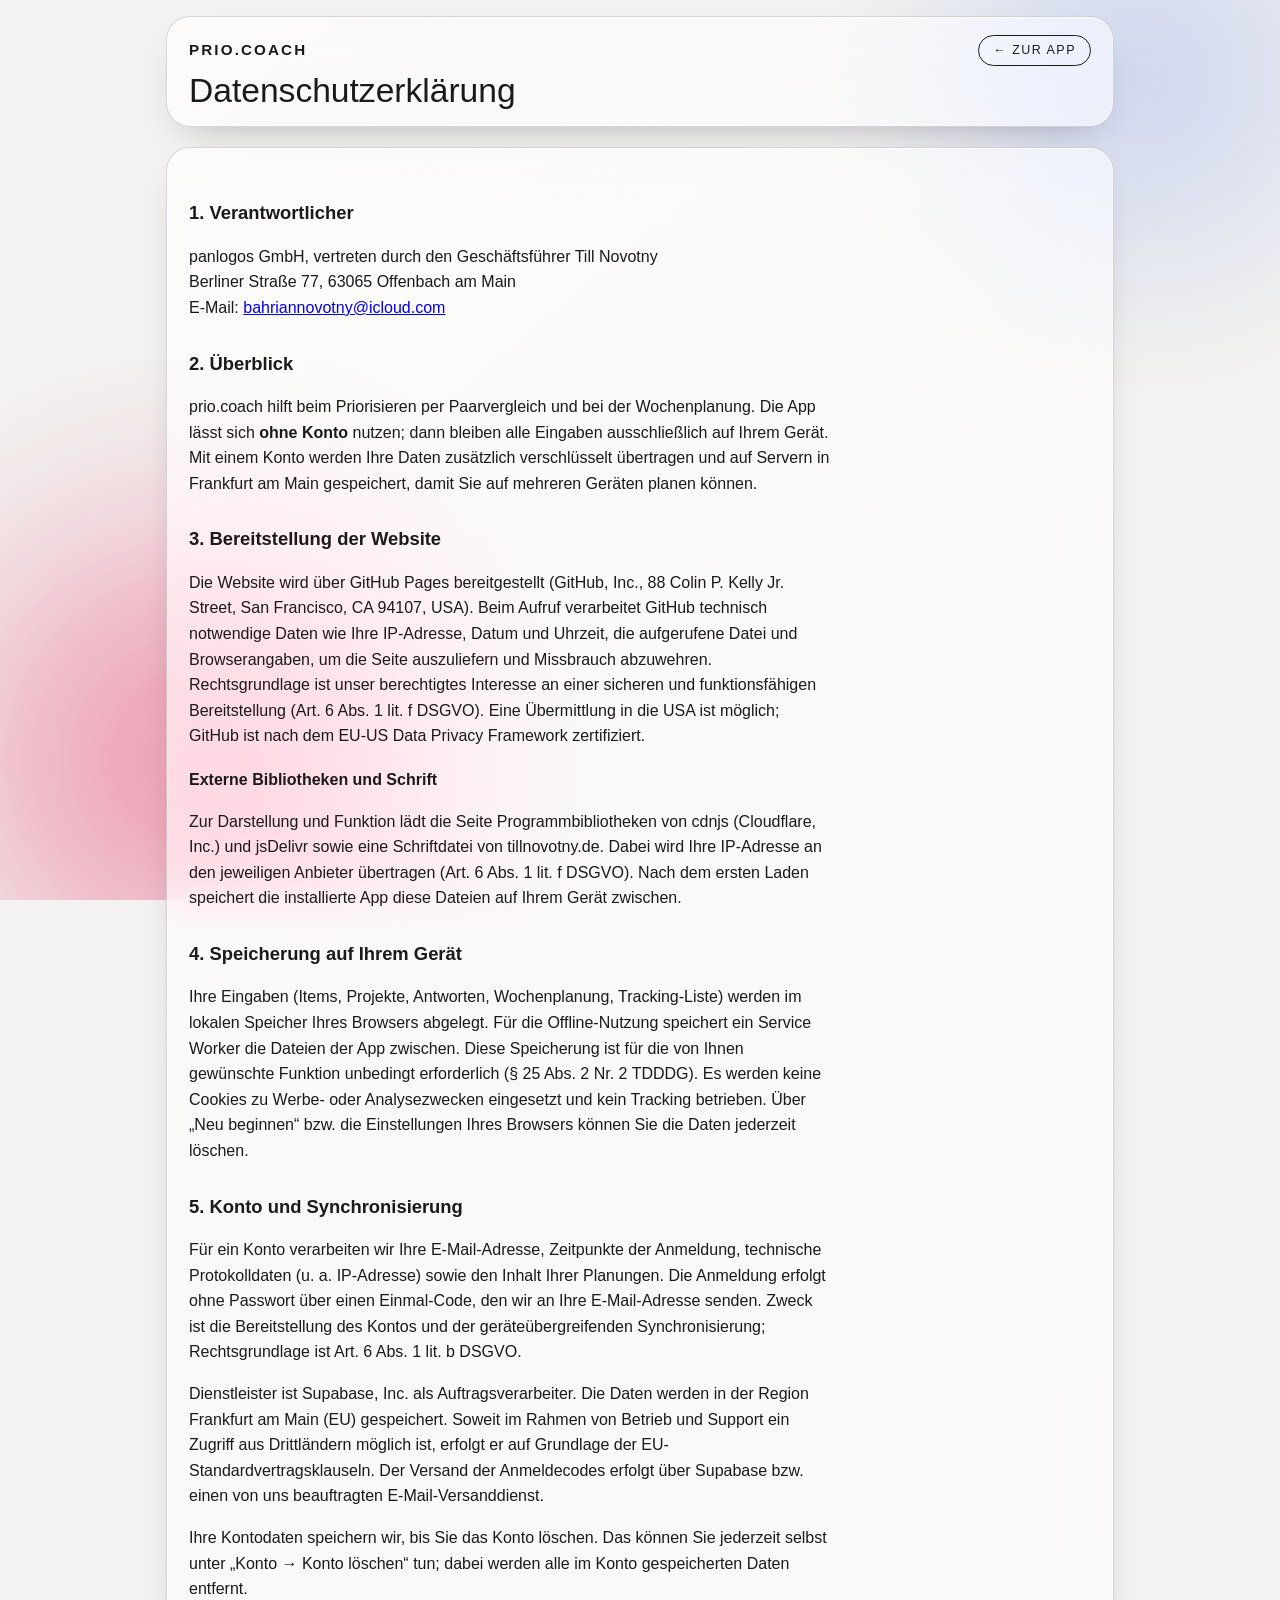
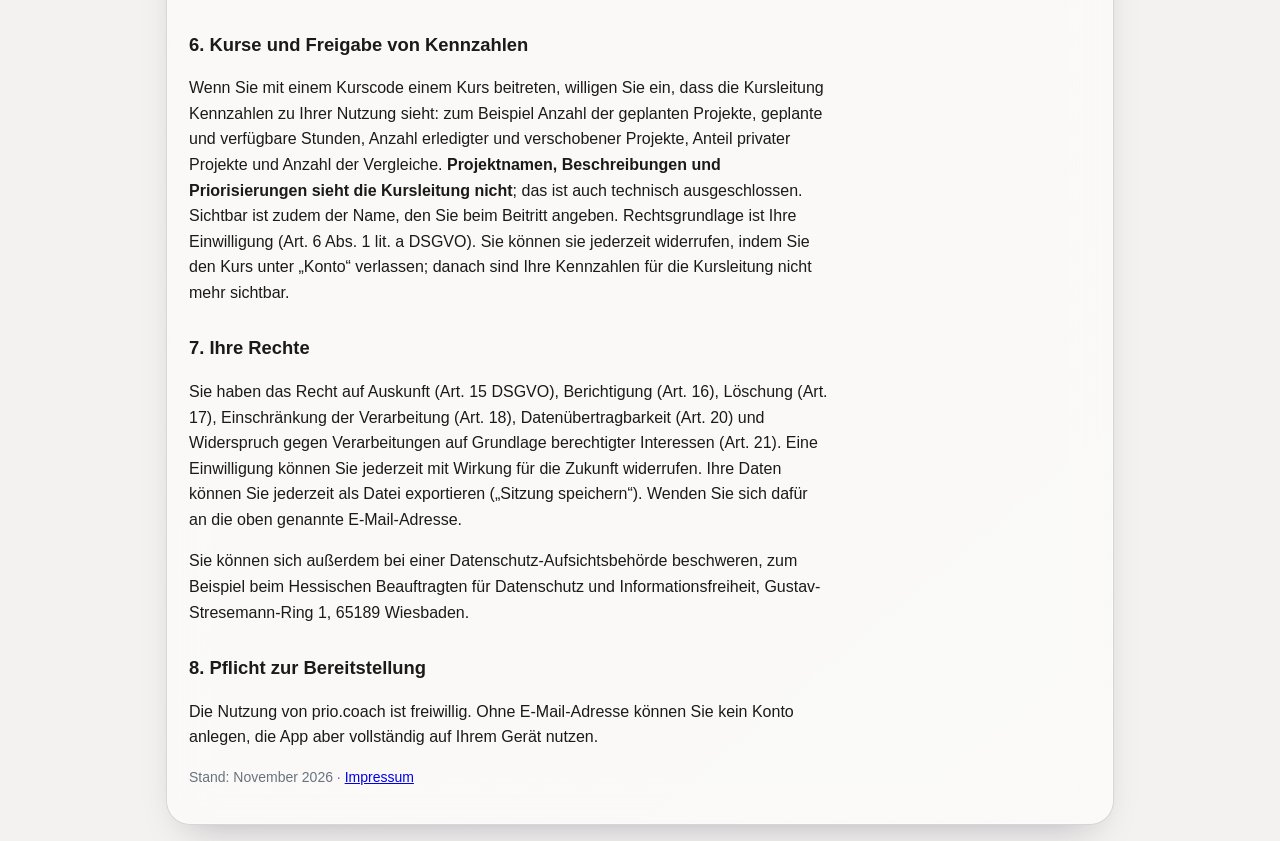
==== datenschutz.html @ 93136101 "Konto, Synchronisierung, Kurse; installierbare App; Impressum und Datenschutz - Anmeldung ohne Passw" ====
<!doctype html>
<html lang="de">
<head>
<meta charset="utf-8">
<meta name="viewport" content="width=device-width, initial-scale=1">
<title>Datenschutz – prio.coach</title>
<link rel="stylesheet" href="style.css">
<link rel="icon" href="icons/favicon-32.png" type="image/png" sizes="32x32">
<meta name="robots" content="noindex">
</head>
<body data-step="3">
<div class="bg" aria-hidden="true"><span class="blob b1"></span><span class="blob b2"></span></div>
<header class="top">
  <div class="wrap">
    <div class="brandbar">
      <a class="wordmark" href="./">prio.coach</a>
      <a class="brand" href="./">← Zur App</a>
    </div>
    <h1>Datenschutzerklärung</h1>
  </div>
</header>
<main class="wrap">
  <section class="card legal-page">
    <h2>1. Verantwortlicher</h2>
    <p>panlogos GmbH, vertreten durch den Geschäftsführer Till Novotny<br>
      Berliner Straße 77, 63065 Offenbach am Main<br>
      E-Mail: <a href="mailto:bahriannovotny@icloud.com">bahriannovotny@icloud.com</a></p>

    <h2>2. Überblick</h2>
    <p>prio.coach hilft beim Priorisieren per Paarvergleich und bei der Wochenplanung. Die App lässt sich <b>ohne Konto</b> nutzen; dann bleiben alle Eingaben ausschließlich auf Ihrem Gerät. Mit einem Konto werden Ihre Daten zusätzlich verschlüsselt übertragen und auf Servern in Frankfurt am Main gespeichert, damit Sie auf mehreren Geräten planen können.</p>

    <h2>3. Bereitstellung der Website</h2>
    <p>Die Website wird über GitHub Pages bereitgestellt (GitHub, Inc., 88 Colin P. Kelly Jr. Street, San Francisco, CA 94107, USA). Beim Aufruf verarbeitet GitHub technisch notwendige Daten wie Ihre IP-Adresse, Datum und Uhrzeit, die aufgerufene Datei und Browserangaben, um die Seite auszuliefern und Missbrauch abzuwehren. Rechtsgrundlage ist unser berechtigtes Interesse an einer sicheren und funktionsfähigen Bereitstellung (Art. 6 Abs. 1 lit. f DSGVO). Eine Übermittlung in die USA ist möglich; GitHub ist nach dem EU-US Data Privacy Framework zertifiziert.</p>

    <h3>Externe Bibliotheken und Schrift</h3>
    <p>Zur Darstellung und Funktion lädt die Seite Programmbibliotheken von cdnjs (Cloudflare, Inc.) und jsDelivr sowie eine Schriftdatei von tillnovotny.de. Dabei wird Ihre IP-Adresse an den jeweiligen Anbieter übertragen (Art. 6 Abs. 1 lit. f DSGVO). Nach dem ersten Laden speichert die installierte App diese Dateien auf Ihrem Gerät zwischen.</p>

    <h2>4. Speicherung auf Ihrem Gerät</h2>
    <p>Ihre Eingaben (Items, Projekte, Antworten, Wochenplanung, Tracking-Liste) werden im lokalen Speicher Ihres Browsers abgelegt. Für die Offline-Nutzung speichert ein Service Worker die Dateien der App zwischen. Diese Speicherung ist für die von Ihnen gewünschte Funktion unbedingt erforderlich (§ 25 Abs. 2 Nr. 2 TDDDG). Es werden keine Cookies zu Werbe- oder Analysezwecken eingesetzt und kein Tracking betrieben. Über „Neu beginnen“ bzw. die Einstellungen Ihres Browsers können Sie die Daten jederzeit löschen.</p>

    <h2>5. Konto und Synchronisierung</h2>
    <p>Für ein Konto verarbeiten wir Ihre E-Mail-Adresse, Zeitpunkte der Anmeldung, technische Protokolldaten (u. a. IP-Adresse) sowie den Inhalt Ihrer Planungen. Die Anmeldung erfolgt ohne Passwort über einen Einmal-Code, den wir an Ihre E-Mail-Adresse senden. Zweck ist die Bereitstellung des Kontos und der geräteübergreifenden Synchronisierung; Rechtsgrundlage ist Art. 6 Abs. 1 lit. b DSGVO.</p>
    <p>Dienstleister ist Supabase, Inc. als Auftragsverarbeiter. Die Daten werden in der Region Frankfurt am Main (EU) gespeichert. Soweit im Rahmen von Betrieb und Support ein Zugriff aus Drittländern möglich ist, erfolgt er auf Grundlage der EU-Standardvertragsklauseln. Der Versand der Anmeldecodes erfolgt über Supabase bzw. einen von uns beauftragten E-Mail-Versanddienst.</p>
    <p>Ihre Kontodaten speichern wir, bis Sie das Konto löschen. Das können Sie jederzeit selbst unter „Konto → Konto löschen“ tun; dabei werden alle im Konto gespeicherten Daten entfernt.</p>

    <h2>6. Kurse und Freigabe von Kennzahlen</h2>
    <p>Wenn Sie mit einem Kurscode einem Kurs beitreten, willigen Sie ein, dass die Kursleitung Kennzahlen zu Ihrer Nutzung sieht: zum Beispiel Anzahl der geplanten Projekte, geplante und verfügbare Stunden, Anzahl erledigter und verschobener Projekte, Anteil privater Projekte und Anzahl der Vergleiche. <b>Projektnamen, Beschreibungen und Priorisierungen sieht die Kursleitung nicht</b>; das ist auch technisch ausgeschlossen. Sichtbar ist zudem der Name, den Sie beim Beitritt angeben. Rechtsgrundlage ist Ihre Einwilligung (Art. 6 Abs. 1 lit. a DSGVO). Sie können sie jederzeit widerrufen, indem Sie den Kurs unter „Konto“ verlassen; danach sind Ihre Kennzahlen für die Kursleitung nicht mehr sichtbar.</p>

    <h2>7. Ihre Rechte</h2>
    <p>Sie haben das Recht auf Auskunft (Art. 15 DSGVO), Berichtigung (Art. 16), Löschung (Art. 17), Einschränkung der Verarbeitung (Art. 18), Datenübertragbarkeit (Art. 20) und Widerspruch gegen Verarbeitungen auf Grundlage berechtigter Interessen (Art. 21). Eine Einwilligung können Sie jederzeit mit Wirkung für die Zukunft widerrufen. Ihre Daten können Sie jederzeit als Datei exportieren („Sitzung speichern“). Wenden Sie sich dafür an die oben genannte E-Mail-Adresse.</p>
    <p>Sie können sich außerdem bei einer Datenschutz-Aufsichtsbehörde beschweren, zum Beispiel beim Hessischen Beauftragten für Datenschutz und Informationsfreiheit, Gustav-Stresemann-Ring 1, 65189 Wiesbaden.</p>

    <h2>8. Pflicht zur Bereitstellung</h2>
    <p>Die Nutzung von prio.coach ist freiwillig. Ohne E-Mail-Adresse können Sie kein Konto anlegen, die App aber vollständig auf Ihrem Gerät nutzen.</p>

    <p class="muted small">Stand: November 2026 · <a href="impressum.html">Impressum</a></p>
  </section>
</main>
</body>
</html>
---- style.css ----
/* Look an tillnovotny.de angelehnt: Korpus Grotesk, helles Grau, schwarze Pillen-Buttons, Blau als Akzent.
   Die Schrift wird von tillnovotny.de geladen (greift dort bzw. sobald der Server CORS erlaubt), sonst Fallback. */
@font-face { font-family: 'Korpus Grotesk'; font-weight: 400; font-display: swap;
  src: local('Korpus Grotesk'), url('https://tillnovotny.de/wp-content/uploads/2022/03/KorpusGrotesk-A.woff2') format('woff2'); }
@font-face { font-family: 'Korpus Grotesk'; font-weight: 600; font-display: swap;
  src: local('Korpus Grotesk SemiBold'), url('https://tillnovotny.de/wp-content/uploads/2022/03/KorpusGrotesk-D.woff2') format('woff2'); }

:root {
  --bg: #f9f9f9;
  --surface: #ffffff;
  --text: #1a1a1a;
  --muted: #69727d;
  --line: #e3e3e3;
  --accent: #5a80ef;
  --accent-ink: #3a5fd0;
  --accent-2: #eaf0fe;
  --btn-bg: #000000;
  --btn-fg: #ffffff;
  --inferred: #e3eefc;
  --estimated: #fdf1d8;
  --ok: #217a4b;
  --warn: #a35a00;
  --shadow: 0 2px 4px rgba(0, 0, 0, .08);
  /* Wochenplanung: Magenta, Blau, Grau, Grün */
  --q1: #e94673; --q2: #5a80ef; --q3: #8c949e; --q4: #4cb161;
  --t-green: #4cb161; --t-yellow: #e2b100; --t-red: #e94673; --more: #d42e5d;
}
@media (prefers-color-scheme: dark) {
  :root:not([data-theme="light"]) {
    --bg: #121212;
    --surface: #1c1c1c;
    --text: #f2f2f0;
    --muted: #a0a8b2;
    --line: #333333;
    --accent: #7f9cf5;
    --accent-ink: #9db3f8;
    --accent-2: #1f2a4a;
    --btn-bg: #f2f2f0;
    --btn-fg: #000000;
    --inferred: #1f3150;
    --estimated: #46381b;
    --ok: #5cc98d;
    --warn: #e7a54b;
    --shadow: 0 2px 4px rgba(0, 0, 0, .5);
  }
}
:root[data-theme="dark"] {
  --bg: #121212; --surface: #1c1c1c; --text: #f2f2f0; --muted: #a0a8b2; --line: #333333;
  --accent: #7f9cf5; --accent-ink: #9db3f8; --accent-2: #1f2a4a; --btn-bg: #f2f2f0; --btn-fg: #000000;
  --inferred: #1f3150; --estimated: #46381b; --ok: #5cc98d; --warn: #e7a54b; --shadow: 0 2px 4px rgba(0, 0, 0, .5);
}

* { box-sizing: border-box; }
[hidden] { display: none !important; }
html { -webkit-text-size-adjust: 100%; }
body {
  margin: 0; background: var(--bg); color: var(--text);
  font: 16px/1.5 "Korpus Grotesk", "Helvetica Neue", Helvetica, Arial, system-ui, sans-serif;
  accent-color: var(--accent);
}
strong, b, th { font-weight: 600; }
.wrap { max-width: 980px; margin: 0 auto; padding: 0 16px; }
.top { position: relative; overflow: hidden; background: var(--surface); box-shadow: var(--shadow); padding: 18px 0 14px; margin-bottom: 24px;
  background-image: radial-gradient(ellipse 90px 70px at 100% 100%, color-mix(in srgb, var(--accent) 28%, transparent), transparent 75%),
                    radial-gradient(ellipse 60px 50px at 0 100%, color-mix(in srgb, var(--accent) 20%, transparent), transparent 75%); }
.top .wrap { position: relative; }
h1 { margin: 6px 0 0; font-size: 2.1rem; font-weight: 400; line-height: 1.15; }
.brandbar { display: flex; justify-content: space-between; align-items: center; gap: 12px; flex-wrap: wrap; }
a.wordmark { color: var(--text); font-weight: 600; letter-spacing: .14em; text-transform: uppercase; font-size: .95rem; text-decoration: none; }
a.brand { display: inline-block; border: 1px solid var(--text); border-radius: 999px; padding: 5px 14px; color: var(--text); font-size: .78rem; letter-spacing: .12em; text-transform: uppercase; text-decoration: none; }
a.brand:hover { background: var(--btn-bg); color: var(--btn-fg); border-color: var(--btn-bg); }
a.brand-foot { display: inline-block; background: var(--btn-bg); color: var(--btn-fg); border-radius: 999px; padding: 10px 22px; font-size: .8rem; font-weight: 600; letter-spacing: .12em; text-transform: uppercase; text-decoration: none; }
a.brand-foot:hover { background: var(--accent); color: #fff; }
.sub { margin: 6px 0 14px; color: var(--muted); }
.muted { color: var(--muted); }
.small { font-size: .875rem; }

.steps { display: flex; gap: 6px; list-style: none; padding: 0; margin: 0; flex-wrap: wrap; counter-reset: s; }
.steps li { counter-increment: s; font-size: .78rem; letter-spacing: .1em; text-transform: uppercase; color: var(--muted); padding: 4px 12px; border-radius: 999px; border: 1px solid var(--line); }
.steps li::before { content: counter(s) ". "; }
.steps li.active { background: var(--btn-bg); border-color: var(--btn-bg); color: var(--btn-fg); }
.steps li.done { color: var(--text); }

.card { background: var(--surface); border: 1px solid var(--line); border-radius: 14px; padding: 22px; margin-bottom: 16px; }
.choice { display: grid; grid-template-columns: repeat(3, 1fr); gap: 12px; margin: 12px 0; }
@media (max-width: 600px) { .choice { grid-template-columns: 1fr; } }
.opt { display: flex; gap: 10px; align-items: flex-start; border: 1px solid var(--line); border-radius: 12px; padding: 12px; cursor: pointer; }
.opt:has(input:checked) { border-color: var(--accent); background: var(--accent-2); }
.opt small { color: var(--muted); }
.field { display: block; margin: 12px 0; font-weight: 600; font-size: .9rem; }
.field input { font-family: inherit; }
.field input { display: block; width: 100%; max-width: 420px; margin-top: 4px; font-weight: 400; }
.check { display: flex; gap: 8px; align-items: flex-start; margin: 8px 0; font-size: .9rem; }

input[type=text], input[type=number], input[type=email], input[type=search], textarea {
  font: inherit; color: var(--text); background: var(--bg); border: 1px solid var(--line);
  border-radius: 8px; padding: 8px 12px;
}
textarea:focus, button:focus-visible, a:focus-visible { outline: 2px solid var(--accent); outline-offset: 2px; }
textarea { width: 100%; resize: vertical; }

button {
  font: inherit; cursor: pointer; border-radius: 999px; padding: 9px 20px;
  border: 1px solid var(--text); background: var(--surface); color: var(--text);
  font-size: .8rem; font-weight: 600; letter-spacing: .1em; text-transform: uppercase;
}
button:hover { border-color: var(--accent); color: var(--accent-ink); }
button.primary { background: var(--btn-bg); border-color: var(--btn-bg); color: var(--btn-fg); }
button.primary:hover { background: var(--accent); border-color: var(--accent); color: #fff; }
button:disabled { opacity: .5; cursor: default; }
button.link, label.link { background: none; border: 0; color: var(--text); padding: 4px 8px; font-size: .78rem; font-weight: 400; letter-spacing: .1em; text-transform: uppercase; cursor: pointer; }
button.link:hover, label.link:hover { color: var(--accent-ink); background: none; }
.actions { display: flex; gap: 8px; justify-content: space-between; flex-wrap: wrap; margin-top: 16px; }

.items { display: grid; grid-template-columns: 1fr 1fr; gap: 6px 16px; margin-top: 12px; }
@media (max-width: 600px) { .items { grid-template-columns: 1fr; } }
.item-row { display: flex; align-items: center; gap: 8px; }
.item-row .ltr { width: 22px; font-weight: 600; color: var(--accent-ink); text-align: right; }
.item-row input { flex: 1; min-width: 0; }
.paste { margin: 8px 0; }
.paste summary { cursor: pointer; color: var(--accent-ink); font-size: .9rem; }
.paste textarea { margin: 8px 0; }

.progress { height: 6px; background: var(--line); border-radius: 3px; overflow: hidden; }
.progress div { height: 100%; background: var(--accent); width: 0; transition: width .2s; }
.q-title { text-align: center; margin: 16px 0 4px; font-size: 1.3rem; }
.duel { display: grid; grid-template-columns: 1fr auto 1fr; gap: 12px; align-items: stretch; margin: 16px 0; }
.duel .vs { align-self: center; color: var(--muted); font-weight: 700; }
.pick {
  padding: 22px 12px; font-size: 1.1rem; border-width: 2px; border-radius: 14px; min-height: 90px; text-transform: none; letter-spacing: 0; font-weight: 400;
  display: flex; flex-direction: column; align-items: center; justify-content: center; gap: 4px; word-break: break-word;
}
.pick .ltr { font-weight: 600; color: var(--accent-ink); font-size: .95rem; }
.pick:hover { background: var(--accent-2); color: var(--text); }
.pick kbd { font-size: .75rem; color: var(--muted); }
.gduel { display: grid; grid-template-columns: 1fr 1fr; gap: 16px; margin: 16px 0; }
.gcol { display: flex; flex-direction: column; gap: 8px; }
.gitem { flex: 1; min-height: 84px; border: 1px solid var(--line); border-radius: 14px; padding: 16px 12px; text-align: center; font-size: 1.1rem; display: flex; flex-direction: column; align-items: center; justify-content: center; gap: 4px; word-break: break-word; }
.gitem .ltr { font-weight: 600; color: var(--accent-ink); font-size: .95rem; }
.gbtns { display: grid; grid-template-columns: repeat(3, 1fr); gap: 6px; }
.gpick { display: flex; flex-direction: column; align-items: center; justify-content: center; gap: 2px; padding: 10px 4px; border-width: 2px; border-radius: 16px; font-size: .95rem; text-transform: none; letter-spacing: 0; font-weight: 400; }
.gpick:hover { background: var(--accent-2); color: var(--text); }
.gpick kbd { font-size: .75rem; color: var(--muted); }
.gpick.s3 { border-color: var(--accent); font-weight: 600; }
.gpick.s2 { border-color: color-mix(in srgb, var(--accent) 55%, var(--line)); }
.gpick.s1 { border-color: var(--line); }
@media (max-width: 520px) { .gduel { grid-template-columns: 1fr; } .gpick { font-size: .85rem; } }
.vote { display: flex; flex-direction: column; align-items: center; gap: 8px; border: 1px solid var(--line); border-radius: 14px; padding: 14px 10px; text-align: center; word-break: break-word; }
.vote .ltr { font-weight: 600; color: var(--accent-ink); }
.vote input { width: 100px; text-align: center; font-size: 1.2rem; }
.hint { text-align: center; font-size: .875rem; color: var(--muted); }
.err { color: var(--warn); text-align: center; font-size: .9rem; min-height: 1.3em; }
.center { text-align: center; }
@media (max-width: 520px) {
  .duel { grid-template-columns: 1fr; }
  .duel .vs { text-align: center; }
}

.result-head { display: flex; justify-content: space-between; align-items: center; gap: 12px; flex-wrap: wrap; }
.result-head .btns { display: flex; gap: 8px; flex-wrap: wrap; }
.checkbox { margin-top: 12px; font-size: .9rem; display: grid; grid-template-columns: repeat(auto-fit, minmax(150px, 1fr)); gap: 8px; }
.checkbox .kpi { background: var(--bg); border-radius: 12px; padding: 10px 12px; }
.checkbox .kpi b { display: block; font-size: 1.4rem; font-weight: 400; }
.checkbox .kpi b.mode { font-size: 1rem; }
.scalebox svg .lbg { fill: var(--surface); }
.checkbox .status { grid-column: 1 / -1; font-weight: 600; }
.status.ok { color: var(--ok); } .status.warn { color: var(--warn); }

.scroll { overflow-x: auto; }
table { border-collapse: collapse; font-size: .875rem; }
.rank { width: 100%; }
.rank th, .rank td { padding: 6px 8px; border-bottom: 1px solid var(--line); text-align: left; white-space: nowrap; }
.rank td.num, .rank th.num { text-align: right; font-variant-numeric: tabular-nums; }
.rank td.kw { white-space: normal; min-width: 120px; }
.rank .bar { height: 12px; background: var(--accent); border-radius: 2px; }
.rank td.barcell { width: 35%; min-width: 120px; }
.matrix th, .matrix td { border: 1px solid var(--line); padding: 4px 6px; text-align: center; font-variant-numeric: tabular-nums; min-width: 30px; }
.matrix th.rowh { text-align: left; white-space: nowrap; max-width: 220px; overflow: hidden; text-overflow: ellipsis; }
.matrix td.diag { background: var(--line); }
.matrix td.inferred { background: var(--inferred); }
.matrix td.estimated { background: var(--estimated); }
.matrix td.sum { font-weight: 700; }
.swatch { display: inline-block; width: 12px; height: 12px; border: 1px solid var(--line); vertical-align: -2px; margin: 0 4px 0 10px; }
.scalebox svg text { fill: var(--text); font-size: 12px; font-family: inherit; }
.scalebox svg .axis { stroke: var(--muted); }
.scalebox svg .tick { fill: var(--muted); font-size: 11px; }
.scalebox svg .lead { stroke: var(--line); }
.scalebox svg .dot { fill: var(--accent); }
.scalebox svg .gap { fill: var(--muted); font-size: 10px; }

.foot { display: flex; gap: 8px; justify-content: center; align-items: center; flex-wrap: wrap; padding: 8px 0 40px; }
.foot a.brand-foot { margin-right: 12px; }

/* ===== Wochenplanung ===== */
@media (max-width: 760px) { .choice { grid-template-columns: 1fr; } }
.h-sub { font-weight: 400; color: var(--muted); font-size: .7em; }
h3 { margin: 18px 0 8px; }
h4 { margin: 14px 0 6px; font-size: .95rem; }
.wtop { display: grid; grid-template-columns: auto 1fr; gap: 0 24px; align-items: start; }
@media (max-width: 600px) { .wtop { grid-template-columns: 1fr; } }
.wtop .field input { max-width: 240px; }
.wtotal { margin: 4px 0 8px; }
.tot { display: inline-block; border-radius: 999px; padding: 6px 16px; font-size: .9rem; }
.tot b { font-size: 1.05rem; }
.tot small { opacity: .8; }
.tot.green { background: var(--t-green); color: #fff; }
.tot.yellow { background: var(--t-yellow); color: #1a1a1a; }
.tot.red { background: var(--t-red); color: #fff; }
.tot.none { background: var(--bg); border: 1px solid var(--line); }
.kpi.tot-green b { color: var(--t-green); } .kpi.tot-yellow b { color: #b88f00; } .kpi.tot-red b { color: var(--t-red); }

.wadd { display: grid; grid-template-columns: 2fr 110px 3fr auto auto; gap: 8px; align-items: center; }
.wadd input, .pedit input[type=text] { min-width: 0; width: 100%; }
@media (max-width: 760px) { .wadd, .pedit { grid-template-columns: 1fr 1fr !important; } .wadd #aLabel, .wadd #aDesc, .pedit .eLabel, .pedit .eDesc { grid-column: 1 / -1; } }
.kind { display: inline-flex; gap: 10px; font-size: .9rem; white-space: nowrap; }
.kind label { display: inline-flex; gap: 4px; align-items: center; cursor: pointer; }
.err.left { text-align: left; min-height: 0; margin: 4px 0; }
.err.left:empty { display: none; }

.prow { display: grid; grid-template-columns: 1fr 70px auto; gap: 4px 12px; align-items: center; padding: 8px 10px; border-bottom: 1px solid var(--line); }
.prow.editing { grid-template-columns: 1fr auto; background: var(--accent-2); border-radius: 10px; }
.prow .eErr { grid-column: 1 / -1; }
.pedit { display: grid; grid-template-columns: 2fr 90px 3fr auto; gap: 8px; align-items: center; }
@media (max-width: 600px) { .prow { grid-template-columns: 1fr auto; } .prow .pacts { grid-column: 1 / -1; } .prow.editing { grid-template-columns: 1fr; } }
.pmain { min-width: 0; }
.pltr { font-weight: 600; color: var(--accent-ink); margin-right: 6px; }
.pl { font-weight: 600; word-break: break-word; }
.priv .pl, .priv .pdesc, .pl-i { font-style: italic; }
.ptag, .pshift { display: inline-block; font-size: .72rem; letter-spacing: .06em; text-transform: uppercase; color: var(--muted); border: 1px solid var(--line); border-radius: 999px; padding: 0 8px; margin-left: 6px; vertical-align: 1px; }
.pshift { color: var(--more); border-color: color-mix(in srgb, var(--more) 45%, transparent); }
.pdesc { font-size: .85rem; color: var(--muted); }
.phours { text-align: right; font-variant-numeric: tabular-nums; white-space: nowrap; }
.pacts { display: flex; gap: 4px; flex-wrap: wrap; justify-content: flex-end; }
button.mini { padding: 4px 10px; font-size: .68rem; letter-spacing: .06em; }
button.mini.ok { border-color: var(--t-green); }
button.mini.more { border-color: var(--more); }
.muted-row { opacity: .65; }
.parked { margin-top: 14px; }

.qgroup { margin: 14px 0; border-left: 5px solid var(--qc); border-radius: 6px; background: color-mix(in srgb, var(--qc) 5%, transparent); }
.qgroup.q1 { --qc: var(--q1); } .qgroup.q2 { --qc: var(--q2); } .qgroup.q3 { --qc: var(--q3); } .qgroup.q4 { --qc: var(--q4); }
.qhead { display: flex; align-items: center; gap: 10px; padding: 8px 10px; background: color-mix(in srgb, var(--qc) 14%, transparent); border-radius: 0 6px 0 0; }
.qnum { display: inline-grid; place-items: center; width: 24px; height: 24px; border-radius: 50%; background: var(--qc); color: #fff; font-weight: 600; font-size: .85rem; flex: none; }
.qname { font-weight: 600; flex: 1; }
.qsum { font-size: .82rem; color: var(--muted); white-space: nowrap; }
.ibtn { width: 26px; height: 26px; padding: 0; border-radius: 50%; font-family: Georgia, serif; font-style: italic; font-weight: 700; font-size: .95rem; text-transform: none; letter-spacing: 0; flex: none; border-color: var(--qc); color: var(--qc); }
.ibtn[aria-expanded=true] { background: var(--qc); color: #fff; }
.qinfo { padding: 10px 12px; font-size: .9rem; border-bottom: 1px solid var(--line); }
.qgroup .prow:last-child { border-bottom: 0; }
.qgroup .empty { padding: 6px 12px; margin: 0; }

.runbadge { text-align: center; margin: 16px 0 0; }
.runbadge::before { content: ''; }
.runbadge { font-size: .78rem; letter-spacing: .12em; text-transform: uppercase; font-weight: 600; color: var(--accent-ink); }
.runbadge.run-urg { color: var(--q1); }
.ok-note { color: var(--ok); font-weight: 600; }
.gitem small { display: block; font-size: .8rem; }

.qm-wrap { display: grid; grid-template-columns: 22px 1fr; }
.qm-y { writing-mode: vertical-rl; transform: rotate(180deg); text-align: left; font-size: .8rem; color: var(--muted); letter-spacing: .08em; text-transform: uppercase; }
.qm-x { text-align: right; font-size: .8rem; color: var(--muted); letter-spacing: .08em; text-transform: uppercase; margin-top: 4px; }
.qm-area { position: relative; display: grid; grid-template-columns: 1fr 1fr; grid-template-rows: 1fr 1fr; aspect-ratio: 4 / 3; max-height: 560px; min-height: 320px; width: 100%; border: 1px solid var(--line); border-radius: 8px; overflow: hidden; }
.qq { position: relative; background: color-mix(in srgb, var(--qc) 12%, transparent); }
.qq.q1 { --qc: var(--q1); } .qq.q2 { --qc: var(--q2); } .qq.q3 { --qc: var(--q3); } .qq.q4 { --qc: var(--q4); }
.qq span { position: absolute; font-size: .72rem; font-weight: 600; letter-spacing: .08em; text-transform: uppercase; color: var(--qc); opacity: .9; }
.qq.q4 span { left: 8px; top: 6px; } .qq.q1 span { right: 8px; top: 6px; } .qq.q3 span { left: 8px; bottom: 6px; } .qq.q2 span { right: 8px; bottom: 6px; }
.qq.q4, .qq.q1 { border-bottom: 1px dashed var(--muted); } .qq.q4, .qq.q3 { border-right: 1px dashed var(--muted); }
.chip { position: absolute; left: 0; top: 0; padding: 2px 8px; font-size: .78rem; text-transform: none; letter-spacing: 0; font-weight: 400; border-radius: 999px; border: 1.5px solid var(--qc); background: var(--surface); color: var(--text); white-space: nowrap; z-index: 1; }
.chip.priv { font-style: italic; }
.chip:hover, .chip:focus-visible { background: var(--qc); color: #fff; z-index: 3; }
.chip.q1 { --qc: var(--q1); } .chip.q2 { --qc: var(--q2); } .chip.q3 { --qc: var(--q3); } .chip.q4 { --qc: var(--q4); }
.qtip { position: absolute; z-index: 5; background: var(--surface); border: 1px solid var(--line); box-shadow: 0 4px 14px rgba(0,0,0,.18); border-radius: 10px; padding: 8px 10px; font-size: .85rem; }
.wdet { margin: 8px 0; }
.wdet summary { cursor: pointer; color: var(--accent-ink); }
.wtrack-d { margin: 14px 0 0; }
.wtrack-d summary { cursor: pointer; color: var(--accent-ink); font-size: .9rem; }
.track tr.tmore td, .track tr.tmore .pdesc { color: var(--more); }
.track .priv .pl { font-style: italic; }
.swatch.tmore-sw { background: var(--more); border-color: var(--more); margin-left: 0; }

/* Wertbereiche */
.wvalues { margin-bottom: 8px; }
.vchecks { display: inline-flex; flex-wrap: wrap; gap: 4px 12px; font-size: .88rem; }
.vchecks label { display: inline-flex; gap: 4px; align-items: center; cursor: pointer; white-space: nowrap; }
.avals { margin: 8px 0 0; display: flex; gap: 8px; align-items: center; flex-wrap: wrap; }
.pedit .vchecks { grid-column: 1 / -1; }
.pvals { display: inline-block; font-size: .75rem; color: var(--accent-ink); margin-left: 6px; }
.gitem .pvals { margin: 4px 0 0; }
.small-item { min-height: 56px; }
.vbars { display: grid; gap: 6px; max-width: 520px; margin: 4px 0 8px; }
.vbar { display: grid; grid-template-columns: 110px 1fr 48px; gap: 10px; align-items: center; font-size: .9rem; }
.vtrack { height: 10px; background: var(--line); border-radius: 5px; overflow: hidden; }
.vtrack span { display: block; height: 100%; background: var(--accent); }
.vp { text-align: right; font-variant-numeric: tabular-nums; }
.gpick.suggest { box-shadow: 0 0 0 3px color-mix(in srgb, var(--q4) 55%, transparent); }
.sug-note { color: var(--ok); }
.vbal .bar { height: 7px; margin: 2px 0; }
.vbal .bar.bw { background: var(--q2); }
.vbal .bar.bt { background: var(--q4); }
.lg { display: inline-block; width: 10px; height: 7px; vertical-align: 1px; }
.lg-w { background: var(--q2); } .lg-t { background: var(--q4); }

/* =====================================================================
   Glas-Design: weicher Lichtpunkt im Hintergrund, halbtransparente Karten
   mit Hintergrund-Unschärfe, feine Ränder, kleine Animationen.
   ===================================================================== */
:root {
  --pink: #e94673;
  --page: #f3f2f0;
  --glass: rgba(255, 255, 255, .44);
  --glass-hi: rgba(255, 255, 255, .72);
  --glass-lo: rgba(255, 255, 255, .38);
  /* Glaskante: graue, leicht transparente Linie statt hartem Strich */
  --edge: rgba(110, 110, 120, .26);
  --edge-soft: rgba(110, 110, 120, .16);
  --edge-strong: rgba(60, 60, 70, .45);
  --gloss: inset 0 1px 0 rgba(255, 255, 255, .85), inset 0 0 0 1px rgba(255, 255, 255, .28);
  --sheen: linear-gradient(140deg, rgba(255, 255, 255, .5) 0%, rgba(255, 255, 255, .12) 45%, rgba(255, 255, 255, .28) 100%);
  --lift: 0 18px 40px -22px rgba(30, 20, 40, .35);
  --blob-a: .78; --blob-b: .42;
  --ease: cubic-bezier(.65, 0, .25, 1);
  --spring: cubic-bezier(.34, 1.56, .64, 1);
}
@media (prefers-color-scheme: dark) {
  :root:not([data-theme="light"]) {
    --page: #0e0e10; --glass: rgba(30, 30, 34, .5); --glass-hi: rgba(40, 40, 46, .7); --glass-lo: rgba(255, 255, 255, .06);
    --edge: rgba(255, 255, 255, .16); --edge-soft: rgba(255, 255, 255, .1); --edge-strong: rgba(255, 255, 255, .5); --gloss: inset 0 1px 0 rgba(255, 255, 255, .14), inset 0 0 0 1px rgba(255, 255, 255, .04); --sheen: linear-gradient(140deg, rgba(255, 255, 255, .09) 0%, rgba(255, 255, 255, .01) 50%, rgba(255, 255, 255, .05) 100%);
    --lift: 0 18px 40px -20px rgba(0, 0, 0, .7); --blob-a: .55; --blob-b: .3;
  }
}
:root[data-theme="dark"] {
  --page: #0e0e10; --glass: rgba(30, 30, 34, .5); --glass-hi: rgba(40, 40, 46, .7); --glass-lo: rgba(255, 255, 255, .06);
  --edge: rgba(255, 255, 255, .16); --edge-soft: rgba(255, 255, 255, .1); --edge-strong: rgba(255, 255, 255, .5); --gloss: inset 0 1px 0 rgba(255, 255, 255, .14), inset 0 0 0 1px rgba(255, 255, 255, .04); --sheen: linear-gradient(140deg, rgba(255, 255, 255, .09) 0%, rgba(255, 255, 255, .01) 50%, rgba(255, 255, 255, .05) 100%);
  --lift: 0 18px 40px -20px rgba(0, 0, 0, .7); --blob-a: .55; --blob-b: .3;
}

body { background: var(--page); min-height: 100vh; }

/* --- Lichtpunkte --- */
.bg { position: fixed; inset: 0; z-index: -1; overflow: hidden; pointer-events: none; }
/* Lichtpunkte: flache, weiche Mitte (kein spitzer Kern), langsames Treiben im Hintergrund.
   Beim Schrittwechsel nur eine kleine, kurze Verschiebung. */
.blob { position: absolute; transition: transform 1.1s cubic-bezier(.22, 1, .36, 1); will-change: transform; }
.blob::before { content: ''; position: absolute; inset: 0; border-radius: 50%; animation: drift 42s ease-in-out infinite; will-change: transform; }
.b1 { width: 64vmax; height: 64vmax; left: -26vmax; bottom: -28vmax; }
.b1::before {
  background: radial-gradient(circle closest-side,
    color-mix(in srgb, var(--pink) 58%, transparent) 0%, color-mix(in srgb, var(--pink) 52%, transparent) 20%,
    color-mix(in srgb, var(--pink) 38%, transparent) 40%, color-mix(in srgb, var(--pink) 20%, transparent) 60%,
    color-mix(in srgb, var(--pink) 7%, transparent) 80%, transparent 100%);
  opacity: var(--blob-a);
}
.b2 { width: 50vmax; height: 50vmax; right: -22vmax; top: -24vmax; }
.b2::before {
  background: radial-gradient(circle closest-side,
    color-mix(in srgb, var(--accent) 50%, transparent) 0%, color-mix(in srgb, var(--accent) 42%, transparent) 25%,
    color-mix(in srgb, var(--accent) 22%, transparent) 55%, color-mix(in srgb, var(--accent) 7%, transparent) 80%, transparent 100%);
  opacity: var(--blob-b); animation-duration: 54s; animation-direction: reverse; animation-delay: -18s;
}
@keyframes drift {
  0%, 100% { transform: translate(0, 0) scale(1); }
  20% { transform: translate(7vmax, -5vmax) scale(1.05); }
  45% { transform: translate(12vmax, 2vmax) scale(.97); }
  70% { transform: translate(4vmax, 6vmax) scale(1.04); }
  85% { transform: translate(-3vmax, 2vmax) scale(1); }
}
body[data-step="2"] .b1 { transform: translate(5vmax, -3vmax); }
body[data-step="3"] .b1 { transform: translate(9vmax, -7vmax); }
body[data-step="4"] .b1 { transform: translate(4vmax, -10vmax); }
body[data-step="5"] .b1 { transform: translate(-2vmax, -6vmax); }
body[data-step="2"] .b2 { transform: translate(-4vmax, 3vmax); }
body[data-step="3"] .b2 { transform: translate(-8vmax, 5vmax); }
body[data-step="4"] .b2 { transform: translate(-5vmax, 9vmax); }

/* --- Glasflächen --- */
.top { background: none; background-image: none; box-shadow: none; padding: 16px 16px 0; margin-bottom: 20px; overflow: visible; }
.top > .wrap { max-width: 948px; padding: 18px 22px 16px; }
.top > .wrap, .card {
  background: var(--sheen), var(--glass);
  -webkit-backdrop-filter: blur(22px) saturate(170%);
  backdrop-filter: blur(22px) saturate(170%);
  border: 1px solid var(--edge);
  border-radius: 24px;
  box-shadow: var(--gloss), var(--lift);
}
.card { transition: box-shadow .4s ease, transform .4s ease; }
input[type=text], input[type=number], input[type=date], input[type=email], input[type=search], textarea {
  background: var(--glass-hi); border-color: var(--edge-soft); transition: border-color .2s, box-shadow .2s, background .2s;
}
input[type=text]:focus, input[type=number]:focus, input[type=date]:focus, input[type=email]:focus, input[type=search]:focus, textarea:focus { outline: none; border-color: var(--accent); box-shadow: 0 0 0 4px color-mix(in srgb, var(--accent) 22%, transparent); }

/* Checkboxen und Radiobuttons ganz im Website-Stil (ohne System-Darstellung);
   Fokusrahmen nur bei Tastaturbedienung, nicht beim Klicken. */
input[type=checkbox], input[type=radio] {
  -webkit-appearance: none; appearance: none; margin: 0; flex: none;
  width: 18px; height: 18px; border: 1.5px solid var(--edge-strong); background: var(--glass-hi);
  display: inline-grid; place-content: center; cursor: pointer; vertical-align: -3px;
  transition: background .2s, border-color .2s, transform .25s var(--spring);
}
input[type=checkbox] { border-radius: 6px; }
input[type=radio] { border-radius: 50%; }
input[type=checkbox]::before { content: ''; width: 10px; height: 10px; clip-path: polygon(14% 52%, 0 66%, 40% 100%, 100% 22%, 86% 8%, 40% 70%); background: #fff; transform: scale(0); transition: transform .25s var(--spring); }
input[type=radio]::before { content: ''; width: 8px; height: 8px; border-radius: 50%; background: #fff; transform: scale(0); transition: transform .25s var(--spring); }
input[type=checkbox]:checked, input[type=radio]:checked { background: var(--btn-bg); border-color: var(--btn-bg); }
input[type=checkbox]:checked::before, input[type=radio]:checked::before { transform: scale(1); background: var(--btn-fg); }
input[type=checkbox]:active, input[type=radio]:active { transform: scale(.88); }
input[type=checkbox]:focus, input[type=radio]:focus { outline: none; }
input[type=checkbox]:focus-visible, input[type=radio]:focus-visible { outline: 2px solid var(--accent); outline-offset: 2px; }
.opt input[type=radio] { margin-top: 3px; }
.checkbox .kpi, .gitem, .vote, .opt { background: var(--glass-lo); border-color: var(--edge-soft); }
.checkbox .kpi { border: 1px solid var(--edge-soft); }
.steps li { background: var(--glass-lo); border-color: var(--edge-soft); transition: background .35s var(--ease), color .35s, border-color .35s, transform .35s var(--spring); }
.steps li.active { transform: translateY(-1px) scale(1.04); }
.qtip, .chip { -webkit-backdrop-filter: blur(12px); backdrop-filter: blur(12px); }
.chip { background: var(--glass-hi); }
.qtip { background: var(--glass-hi); border-color: var(--edge); box-shadow: var(--gloss), var(--lift); }
.qm-area { border-color: var(--edge); background: var(--glass-lo); }
.prow.editing { background: color-mix(in srgb, var(--accent) 12%, transparent); }

/* --- Buttons --- */
button { transition: transform .25s var(--spring), background .25s, color .25s, border-color .25s, box-shadow .25s; }
button:not(:disabled):active { transform: scale(.95); }
button.primary:not(:disabled):hover { box-shadow: 0 8px 20px -8px color-mix(in srgb, var(--accent) 70%, transparent); }
button.go::after, button.back::before, button.add::before, button.dl::after { display: inline-block; transition: transform .35s var(--spring); }
button.go::after { content: '→'; margin-left: .55em; }
button.back::before { content: '←'; margin-right: .55em; }
button.add::before { content: '+'; margin-right: .45em; font-size: 1.15em; line-height: 0; }
button.dl::after { content: '↓'; margin-left: .55em; }
button.go:not(:disabled):hover::after { transform: translateX(5px); }
button.back:not(:disabled):hover::before { transform: translateX(-5px); }
button.add:not(:disabled):hover::before { transform: rotate(90deg); }
button.dl:not(:disabled):hover::after { transform: translateY(3px); }
button.go.fire::after { animation: shootR .6s var(--ease); }
button.back.fire::before { animation: shootL .6s var(--ease); }
button.add.fire::before { animation: spin .5s var(--spring); }
button.dl.fire::after { animation: drop .6s var(--ease); }
@keyframes shootR { 0% { transform: translateX(0); } 40% { transform: translateX(18px); opacity: 0; } 41% { transform: translateX(-14px); opacity: 0; } 100% { transform: translateX(0); opacity: 1; } }
@keyframes shootL { 0% { transform: translateX(0); } 40% { transform: translateX(-18px); opacity: 0; } 41% { transform: translateX(14px); opacity: 0; } 100% { transform: translateX(0); opacity: 1; } }
@keyframes spin { from { transform: rotate(0); } to { transform: rotate(180deg) scale(1.2); } }
@keyframes drop { 0% { transform: translateY(0); } 40% { transform: translateY(10px); opacity: 0; } 41% { transform: translateY(-10px); opacity: 0; } 100% { transform: translateY(0); opacity: 1; } }

.opt { transition: transform .3s var(--spring), border-color .3s, background .3s, box-shadow .3s; }
.opt:hover { transform: translateY(-3px); box-shadow: var(--lift); }
.opt:has(input:checked) { border-color: var(--pink); background: color-mix(in srgb, var(--pink) 12%, transparent); box-shadow: 0 0 0 3px color-mix(in srgb, var(--pink) 22%, transparent); }
.pick, .gpick { background: var(--glass-hi); }
.pick:hover, .gpick:hover { transform: translateY(-3px); }
.ibtn { transition: transform .3s var(--spring), background .2s, color .2s; }
.ibtn:hover { transform: rotate(-12deg) scale(1.12); }

/* --- Einblenden --- */
.step:not([hidden]) { animation: rise .6s var(--ease) both; }
.step:not([hidden]) > .card:nth-child(2) { animation: rise .6s .06s var(--ease) both; }
.step:not([hidden]) > .card:nth-child(3) { animation: rise .6s .12s var(--ease) both; }
.step:not([hidden]) > .card:nth-child(n+4) { animation: rise .6s .18s var(--ease) both; }
@keyframes rise { from { opacity: 0; transform: translateY(18px) scale(.985); } to { opacity: 1; transform: none; } }
#question > *, #wQuestion > *, #wValues > .gduel { animation: slideIn .45s var(--ease) both; }
#question > :nth-child(2), #wQuestion > :nth-child(4) { animation-delay: .04s; }
#question > :nth-child(n+3), #wQuestion > :nth-child(n+5) { animation-delay: .08s; }
@keyframes slideIn { from { opacity: 0; transform: translateX(28px); } to { opacity: 1; transform: none; } }
.chip { animation: pop .5s var(--spring) both; animation-delay: calc(var(--i, 0) * 45ms + .15s); }
@keyframes pop { from { opacity: 0; scale: .4; } to { opacity: 1; scale: 1; } }
.qinfo:not([hidden]) { animation: rise .35s var(--ease) both; }
.progress { background: var(--edge-soft); }
.progress div { background: linear-gradient(90deg, var(--accent), var(--pink)); transition: width .5s var(--ease); position: relative; overflow: hidden; }
.progress div::after { content: ''; position: absolute; inset: 0; background: linear-gradient(90deg, transparent, rgba(255, 255, 255, .55), transparent); transform: translateX(-100%); animation: shimmer 2.4s ease-in-out infinite; }
@keyframes shimmer { to { transform: translateX(100%); } }
.tot { transition: background .4s ease, color .4s ease; }
.rank .bar, .vtrack span, .vbal .bar { animation: grow .8s var(--ease) both; transform-origin: left; }
@keyframes grow { from { transform: scaleX(0); } to { transform: scaleX(1); } }

@media (prefers-reduced-motion: reduce) {
  *, *::before, *::after { animation-duration: .01ms !important; animation-delay: 0s !important; animation-iteration-count: 1 !important; transition-duration: .01ms !important; }
}
/* Ohne Unterstützung für Hintergrund-Unschärfe: deckendere Flächen */
@supports not ((backdrop-filter: blur(1px)) or (-webkit-backdrop-filter: blur(1px))) {
  .top > .wrap, .card { background: var(--glass-hi); }
}

/* --- Schritt-Tabs: erreichte Schritte anklickbar, gesperrte mit Hinweis --- */
.steps li { cursor: pointer; user-select: none; }
.steps li.done:hover, .steps li.done:focus-visible { border-color: var(--accent); color: var(--accent-ink); transform: translateY(-1px); outline: none; }
.steps li.locked { opacity: .45; cursor: not-allowed; }
.steps li.locked:hover { opacity: .6; }
.steps li.nope { animation: nope .4s ease; }
@keyframes nope { 20%, 60% { translate: -4px 0; } 40%, 80% { translate: 4px 0; } }
.top > .wrap { position: relative; }
.toast {
  position: absolute; left: 22px; top: calc(100% + 8px); z-index: 20; max-width: min(460px, calc(100% - 44px));
  padding: 9px 16px; border-radius: 14px; font-size: .88rem;
  background: var(--sheen), var(--glass-hi); -webkit-backdrop-filter: blur(16px) saturate(160%); backdrop-filter: blur(16px) saturate(160%);
  border: 1px solid var(--edge); box-shadow: var(--gloss), var(--lift);
  animation: toastIn .35s cubic-bezier(.34, 1.56, .64, 1) both;
}
.toast::before { content: '!'; display: inline-grid; place-items: center; width: 18px; height: 18px; margin-right: 8px; border-radius: 50%; background: var(--pink); color: #fff; font-weight: 700; font-size: .75rem; vertical-align: 1px; }
.toast.out { animation: toastOut .3s ease both; }
@keyframes toastIn { from { opacity: 0; transform: translateY(-6px) scale(.96); } to { opacity: 1; transform: none; } }
@keyframes toastOut { to { opacity: 0; transform: translateY(-4px); } }

/* --- Wochenpicker --- */
.wpick { position: relative; display: inline-flex; align-items: stretch; gap: 4px; margin-top: 4px; font-weight: 400; }
.wp-btn, .wp-nav { text-transform: none; letter-spacing: 0; font-weight: 400; font-size: .92rem; border: 1px solid var(--edge); background: var(--glass-hi); color: var(--text); }
.wp-btn { padding: 8px 16px; border-radius: 12px; white-space: nowrap; }
.wp-btn b { font-weight: 600; }
.wp-nav { width: 38px; padding: 0; border-radius: 12px; font-size: 1.2rem; line-height: 1; }
.wp-btn:hover, .wp-nav:hover { border-color: var(--accent); color: var(--text); }
.wp-tag { font-size: .7rem; letter-spacing: .08em; text-transform: uppercase; color: var(--pink); margin-left: 6px; }
.wp-pop {
  position: absolute; top: calc(100% + 8px); left: 0; z-index: 30; width: 320px; padding: 12px;
  border-radius: 18px; border: 1px solid var(--edge);
  background: var(--sheen), var(--glass-hi); -webkit-backdrop-filter: blur(22px) saturate(170%); backdrop-filter: blur(22px) saturate(170%);
  box-shadow: var(--gloss), var(--lift); animation: toastIn .3s cubic-bezier(.34, 1.56, .64, 1) both;
}
.wp-head { display: flex; align-items: center; justify-content: space-between; margin-bottom: 6px; }
.wp-head .wp-nav { width: 32px; height: 32px; }
.wp-row { transition: background .15s ease, border-color .15s ease; display: grid; grid-template-columns: 34px repeat(7, 1fr); width: 100%; padding: 6px 4px; margin: 2px 0; border: 1px solid transparent; border-radius: 10px;
  background: none; color: var(--text); font-size: .88rem; font-weight: 400; letter-spacing: 0; text-transform: none; text-align: center; font-variant-numeric: tabular-nums; }
.wp-row:hover, .wp-row:focus-visible { background: color-mix(in srgb, var(--accent) 14%, transparent); border-color: transparent; color: var(--text); outline: none; }
.wp-row.now { border-color: var(--accent); }
/* Ausgewählte Woche: in hellem und dunklem Modus gleich (Pink, weiße Schrift), für alle Zustände
   und direkt auf jeder Zahl gesetzt, damit kein Browser die Farbe über Hover/Fokus überschreibt. */
.wp-row.sel, .wp-row.sel:hover, .wp-row.sel:focus, .wp-row.sel:focus-visible, .wp-row.sel:active {
  background: #e94673; border-color: #e94673; color: #fff; -webkit-text-fill-color: #fff;
}
.wp-row.sel span, .wp-row.sel:hover span, .wp-row.sel:focus span { color: #fff; -webkit-text-fill-color: #fff; opacity: 1; }
.wp-row.sel .out, .wp-row.sel .wp-kw { color: rgba(255, 255, 255, .75); -webkit-text-fill-color: rgba(255, 255, 255, .75); }
.wp-row.sel:focus-visible { box-shadow: 0 0 0 3px rgba(233, 70, 115, .35); }
.wp-row .out { color: var(--muted); opacity: .6; }
.wp-kw { color: var(--muted); font-size: .75rem; align-self: center; }
.wp-dow { font-size: .72rem; color: var(--muted); letter-spacing: .04em; pointer-events: none; padding-top: 0; padding-bottom: 2px; }
.wp-quick { display: flex; gap: 6px; justify-content: flex-end; margin-top: 8px; }
@media (max-width: 600px) { .wp-pop { width: min(320px, calc(100vw - 48px)); } .wp-btn { white-space: normal; text-align: left; } }

/* Schwebende Elemente liegen in Glasflächen; dort greift die Hintergrund-Unschärfe nicht
   (verschachtelt), daher nahezu deckender Hintergrund, damit nichts durchscheint. */
.wp-pop, .toast, .qtip { background: var(--sheen), color-mix(in srgb, var(--surface) 99%, transparent); }

/* --- Konto (sync.js) --- */
.brand-right { display: flex; align-items: center; gap: 8px; }
.acct-btn { display: inline-flex; align-items: center; gap: 8px; padding: 5px 14px; font-size: .78rem; letter-spacing: .12em; border: 1px solid var(--text); background: var(--glass-hi); }
.acct-dot { width: 8px; height: 8px; border-radius: 50%; background: var(--muted); transition: background .3s; }
.acct-btn[data-status="out"] .acct-dot { background: var(--pink); }
.acct-btn[data-status="saved"] .acct-dot, .acct-btn[data-status="idle"] .acct-dot { background: var(--t-green); }
.acct-btn[data-status="saving"] .acct-dot { background: var(--t-yellow); animation: pulse 1s ease-in-out infinite; }
.acct-btn[data-status="error"] .acct-dot { background: var(--t-red); }
@keyframes pulse { 50% { opacity: .35; } }

dialog.acct {
  width: min(560px, calc(100vw - 24px)); max-height: calc(100dvh - 32px); padding: 20px 22px 18px; color: var(--text);
  border: 1px solid var(--edge); border-radius: 24px; background: var(--sheen), color-mix(in srgb, var(--surface) 97%, transparent);
  box-shadow: var(--gloss), 0 30px 80px -20px rgba(0, 0, 0, .45);
}
dialog.acct.wide { width: min(1100px, calc(100vw - 24px)); }
dialog.acct[open] { animation: rise .4s var(--ease) both; }
dialog.acct::backdrop { background: rgba(20, 16, 24, .32); -webkit-backdrop-filter: blur(6px); backdrop-filter: blur(6px); }
.acct-head { display: flex; align-items: center; justify-content: space-between; gap: 12px; margin-bottom: 6px; }
.acct-head h2 { margin: 0; font-size: 1.35rem; }
.acct-x { width: 36px; height: 36px; padding: 0; font-size: 1.3rem; line-height: 1; letter-spacing: 0; border-color: var(--edge); }
.ac-form .field input { max-width: none; }
.ac-form > .primary { margin-top: 4px; }
.ac-code { font-size: 1.5rem !important; letter-spacing: .35em; text-align: center; font-variant-numeric: tabular-nums; max-width: 240px !important; }
.ac-note { padding: 8px 12px; border-radius: 12px; background: color-mix(in srgb, var(--t-green) 14%, transparent); font-size: .9rem; }
.ac-note.err { background: color-mix(in srgb, var(--t-red) 14%, transparent); }
.ac-row { display: flex; flex-wrap: wrap; gap: 8px; align-items: center; }
.ac-user { margin: 4px 0; }
.ac-status { font-size: .85rem; color: var(--muted); margin: 0 0 8px; }
.ac-status::before { content: ''; display: inline-block; width: 8px; height: 8px; border-radius: 50%; margin-right: 8px; background: var(--t-green); vertical-align: 1px; }
.ac-status[data-status="saving"]::before { background: var(--t-yellow); }
.ac-status[data-status="offline"]::before { background: var(--muted); }
.ac-status[data-status="error"]::before { background: var(--t-red); }
.ac-sec { border-top: 1px solid var(--edge-soft); margin-top: 14px; padding-top: 4px; }
.ac-sec h3 { margin: 10px 0 6px; font-size: 1rem; }
.ac-list { list-style: none; padding: 0; margin: 0 0 8px; }
.ac-list li { display: flex; justify-content: space-between; align-items: center; gap: 10px; flex-wrap: wrap; padding: 8px 0; border-bottom: 1px solid var(--edge-soft); }
.ac-codechip { font-family: ui-monospace, SFMono-Regular, Menlo, monospace; font-size: .85rem; padding: 1px 6px; border-radius: 6px; background: var(--glass-lo); border: 1px solid var(--edge-soft); }
.ac-grid { display: grid; grid-template-columns: 1fr 1fr; gap: 0 12px; }
.ac-grid .ac-consent, .ac-grid > button { grid-column: 1 / -1; justify-self: start; }
@media (max-width: 520px) { .ac-grid { grid-template-columns: 1fr; } }
.ac-consent { font-size: .85rem; }
.ac-inline { display: flex; gap: 8px; }
.ac-inline input { flex: 1; min-width: 0; }
.ac-choice { display: grid; gap: 8px; margin: 12px 0; }
.ac-install { display: flex; flex-wrap: wrap; gap: 8px; align-items: center; padding-top: 12px; }
.ac-end { padding-top: 12px; }
.ac-end .ac-row + .ac-row { margin-top: 10px; justify-content: space-between; }
button.link.danger { color: var(--t-red); padding-left: 0; }
.ac-legal a, .ac-end a { color: var(--muted); }
.ac-search { width: 100%; margin: 10px 0; }
.ac-dash th, .ac-dash td { font-size: .82rem; }
.ac-dash td.over { color: var(--t-red); font-weight: 600; }
.ac-dash tr.ac-sum td { border-top: 2px solid var(--edge); background: var(--glass-lo); }
.foot .legal { flex-basis: 100%; text-align: center; font-size: .78rem; letter-spacing: .06em; }
.foot .legal a { color: var(--muted); }

/* --- Rechtstexte --- */
.legal-page { line-height: 1.6; }
.legal-page h2 { margin-top: 28px; font-size: 1.15rem; }
.legal-page h3 { font-size: 1rem; margin: 18px 0 4px; }
.legal-page p, .legal-page li { max-width: 72ch; }
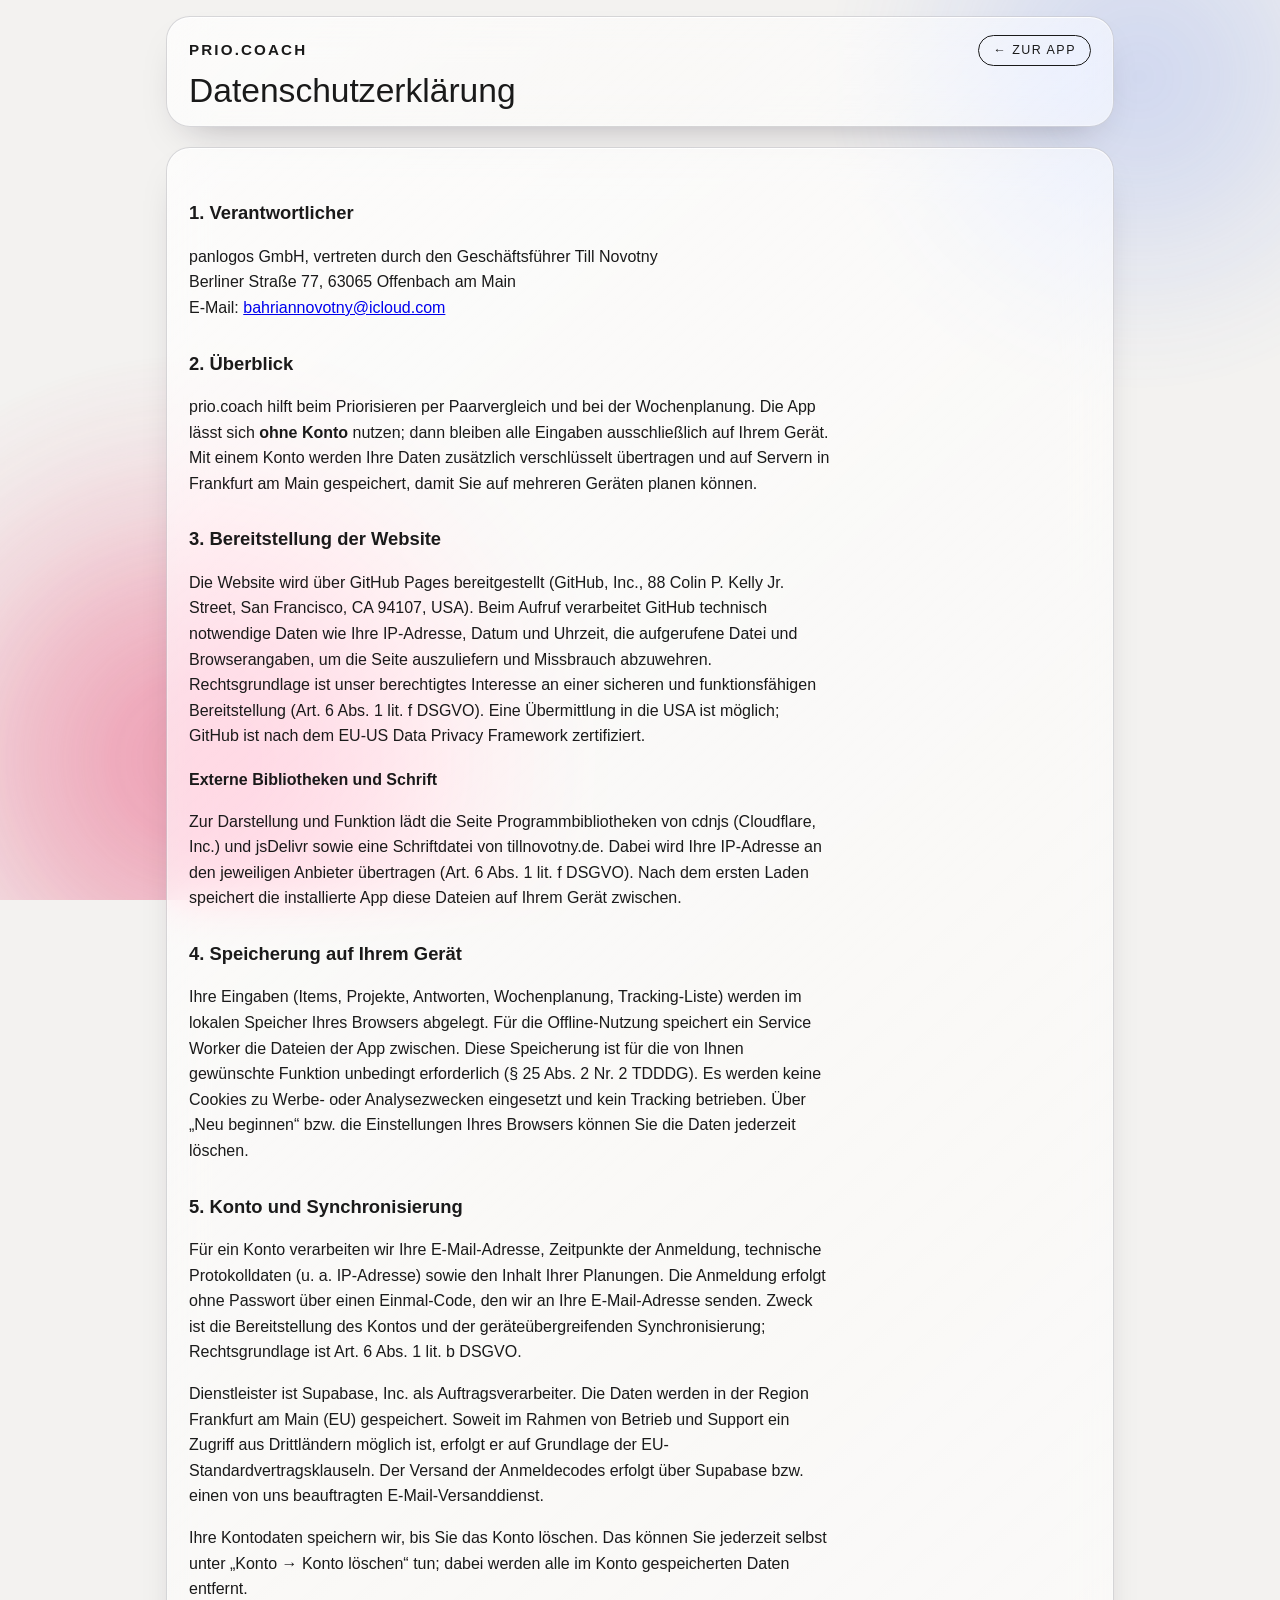
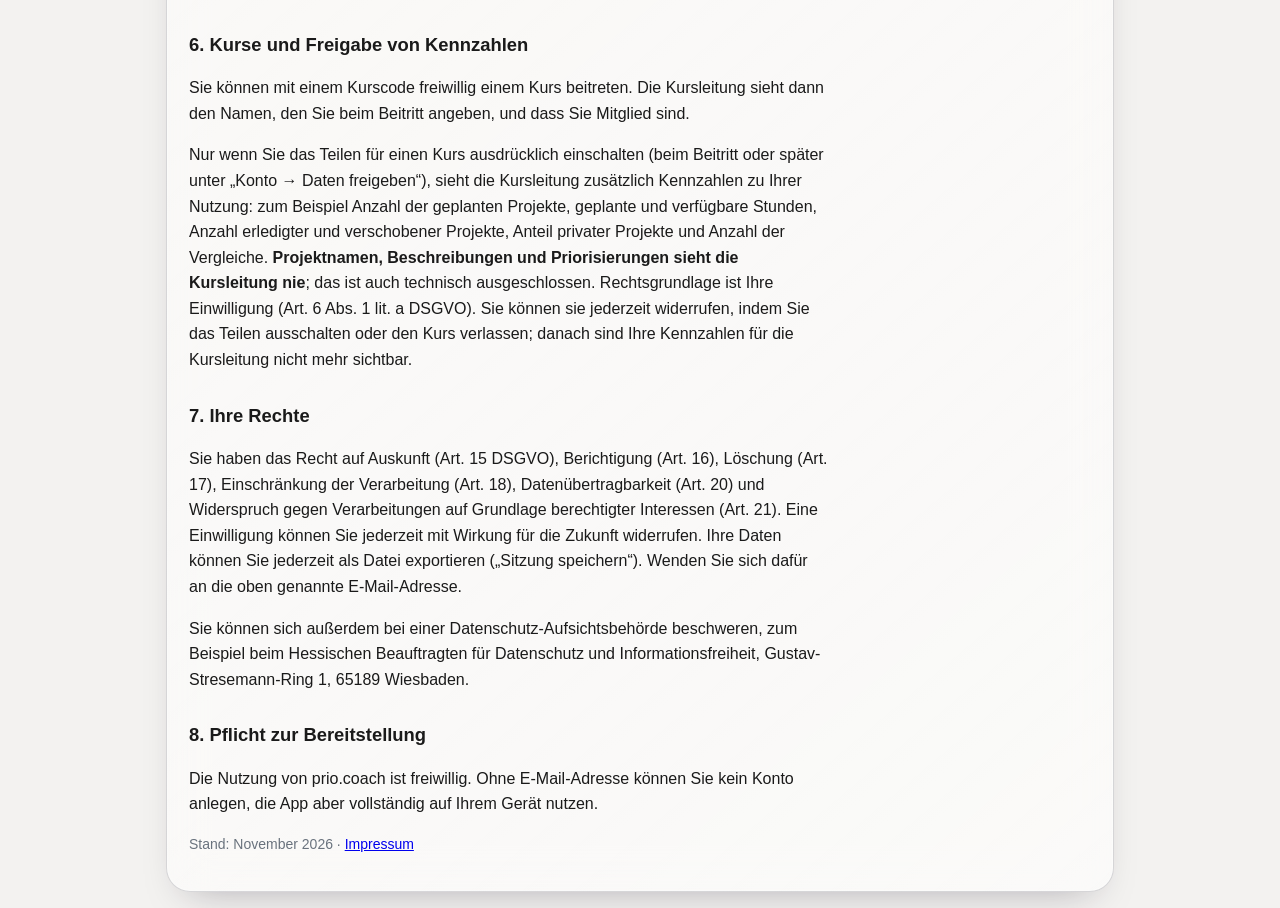
==== commit e723313f: "Kursbeitritt ohne Pflicht zum Teilen; Teilen je Kurs ein-/ausschaltbar; nach Login direkt in die App" ====
--- a/datenschutz.html
+++ b/datenschutz.html
@@ -44,7 +44,8 @@
     <p>Ihre Kontodaten speichern wir, bis Sie das Konto löschen. Das können Sie jederzeit selbst unter „Konto → Konto löschen“ tun; dabei werden alle im Konto gespeicherten Daten entfernt.</p>
 
     <h2>6. Kurse und Freigabe von Kennzahlen</h2>
-    <p>Wenn Sie mit einem Kurscode einem Kurs beitreten, willigen Sie ein, dass die Kursleitung Kennzahlen zu Ihrer Nutzung sieht: zum Beispiel Anzahl der geplanten Projekte, geplante und verfügbare Stunden, Anzahl erledigter und verschobener Projekte, Anteil privater Projekte und Anzahl der Vergleiche. <b>Projektnamen, Beschreibungen und Priorisierungen sieht die Kursleitung nicht</b>; das ist auch technisch ausgeschlossen. Sichtbar ist zudem der Name, den Sie beim Beitritt angeben. Rechtsgrundlage ist Ihre Einwilligung (Art. 6 Abs. 1 lit. a DSGVO). Sie können sie jederzeit widerrufen, indem Sie den Kurs unter „Konto“ verlassen; danach sind Ihre Kennzahlen für die Kursleitung nicht mehr sichtbar.</p>
+    <p>Sie können mit einem Kurscode freiwillig einem Kurs beitreten. Die Kursleitung sieht dann den Namen, den Sie beim Beitritt angeben, und dass Sie Mitglied sind.</p>
+    <p>Nur wenn Sie das Teilen für einen Kurs ausdrücklich einschalten (beim Beitritt oder später unter „Konto → Daten freigeben“), sieht die Kursleitung zusätzlich Kennzahlen zu Ihrer Nutzung: zum Beispiel Anzahl der geplanten Projekte, geplante und verfügbare Stunden, Anzahl erledigter und verschobener Projekte, Anteil privater Projekte und Anzahl der Vergleiche. <b>Projektnamen, Beschreibungen und Priorisierungen sieht die Kursleitung nie</b>; das ist auch technisch ausgeschlossen. Rechtsgrundlage ist Ihre Einwilligung (Art. 6 Abs. 1 lit. a DSGVO). Sie können sie jederzeit widerrufen, indem Sie das Teilen ausschalten oder den Kurs verlassen; danach sind Ihre Kennzahlen für die Kursleitung nicht mehr sichtbar.</p>
 
     <h2>7. Ihre Rechte</h2>
     <p>Sie haben das Recht auf Auskunft (Art. 15 DSGVO), Berichtigung (Art. 16), Löschung (Art. 17), Einschränkung der Verarbeitung (Art. 18), Datenübertragbarkeit (Art. 20) und Widerspruch gegen Verarbeitungen auf Grundlage berechtigter Interessen (Art. 21). Eine Einwilligung können Sie jederzeit mit Wirkung für die Zukunft widerrufen. Ihre Daten können Sie jederzeit als Datei exportieren („Sitzung speichern“). Wenden Sie sich dafür an die oben genannte E-Mail-Adresse.</p>
--- a/style.css
+++ b/style.css
@@ -596,3 +596,12 @@
 .legal-page h2 { margin-top: 28px; font-size: 1.15rem; }
 .legal-page h3 { font-size: 1rem; margin: 18px 0 4px; }
 .legal-page p, .legal-page li { max-width: 72ch; }
+
+.ac-det { padding-top: 0; }
+.ac-det > summary { cursor: pointer; list-style: none; display: flex; align-items: center; gap: 8px; padding: 12px 0 8px; font-weight: 600; }
+.ac-det > summary::-webkit-details-marker { display: none; }
+.ac-det > summary::before { content: '›'; display: inline-block; width: 14px; font-size: 1.2rem; line-height: 1; color: var(--muted); transition: transform .25s var(--spring); }
+.ac-det[open] > summary::before { transform: rotate(90deg); }
+.ac-det[open] > :not(summary) { animation: rise .3s var(--ease) both; }
+.ac-toggle { margin: 6px 0 0; font-size: .85rem; }
+.ac-dash tr.ac-noshare td { color: var(--muted); }
